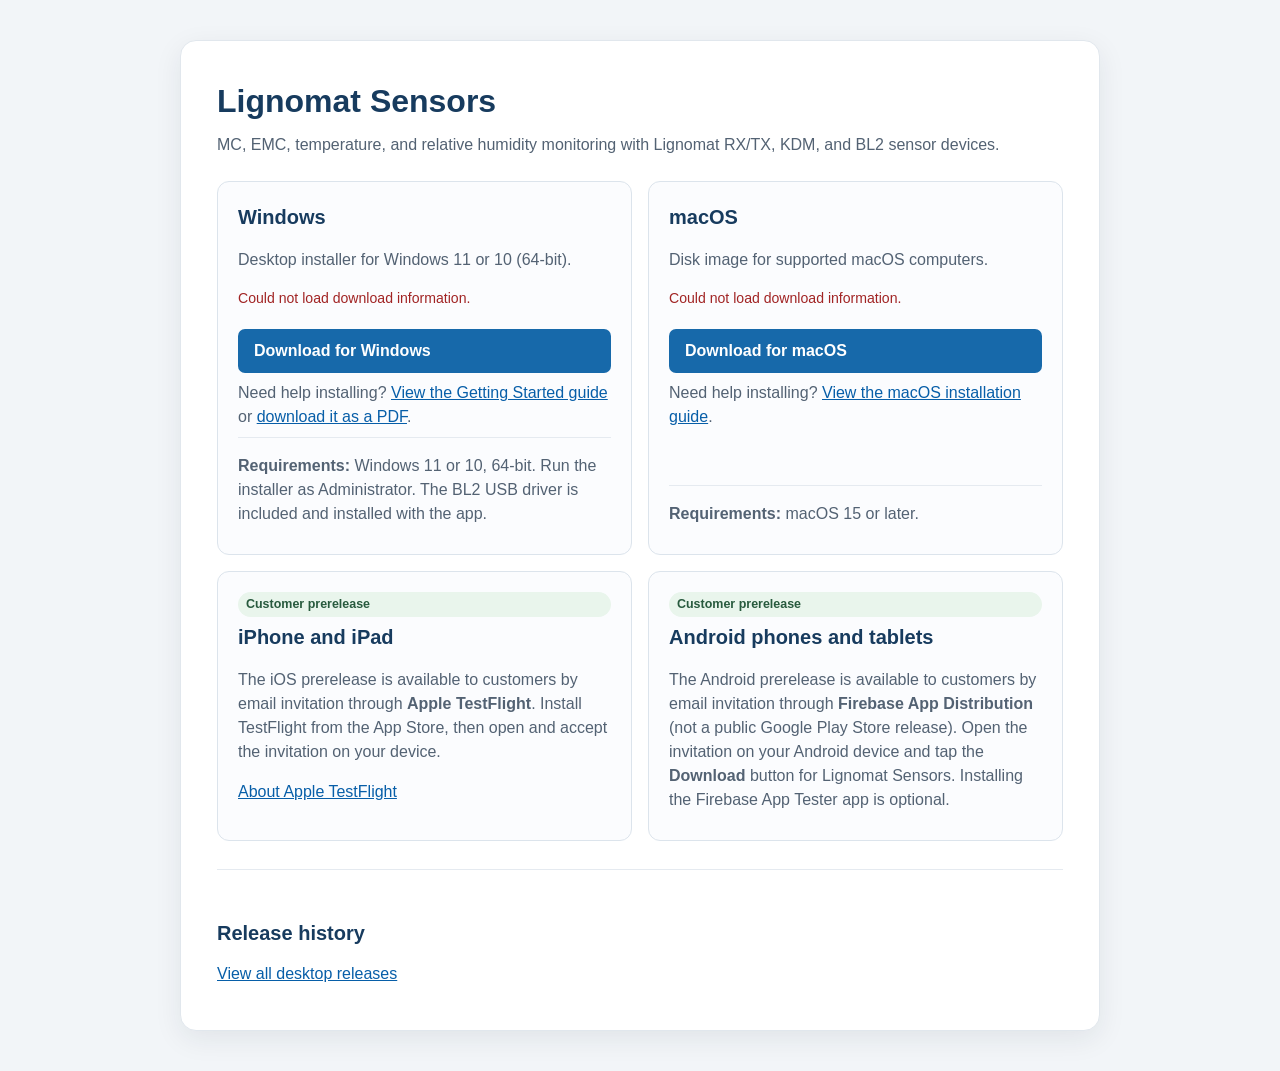
==== index.html @ 1ddabd1f "Update downloads page and add macOS guide Co-authored-by: Copilot <223556219+Copilot@users.noreply.g" ====
<!DOCTYPE html>
<html lang="en">
<head>
  <meta charset="UTF-8">
  <meta name="viewport" content="width=device-width, initial-scale=1">
  <meta name="description" content="Download Lignomat Sensors for Windows and macOS, or request an invitation to the iOS and Android prerelease programs.">
  <title>Lignomat Sensors - Downloads</title>
  <style>
    :root {
      color-scheme: light;
      font-family: -apple-system, BlinkMacSystemFont, "Segoe UI", Roboto, sans-serif;
      color: #1a2733;
      background: #f2f5f8;
      line-height: 1.5;
    }
    * { box-sizing: border-box; }
    body { margin: 0; padding: 40px 16px; }
    main {
      width: min(100%, 920px);
      margin: 0 auto;
      padding: 36px;
      background: #fff;
      border: 1px solid #e1e7ed;
      border-radius: 16px;
      box-shadow: 0 8px 28px rgb(24 39 56 / 8%);
    }
    h1 { margin: 0; color: #173b5e; font-size: 2rem; }
    h2 { margin: 30px 0 14px; color: #173b5e; font-size: 1.25rem; }
    p { margin: 8px 0; }
    .subtitle { margin: 8px 0 24px; color: #536273; }
    .grid {
      display: grid;
      grid-template-columns: repeat(2, minmax(0, 1fr));
      gap: 16px;
    }
    .platform {
      display: flex;
      flex-direction: column;
      min-width: 0;
      padding: 20px;
      background: #fbfcfe;
      border: 1px solid #dce4ec;
      border-radius: 12px;
    }
    .platform h2 { margin: 0 0 8px; }
    .platform p { color: #536273; }
    .platform .requirements {
      margin-top: auto;
      padding-top: 16px;
      border-top: 1px solid #e5eaf0;
    }
    .btn {
      display: inline-block;
      margin-top: 12px;
      padding: 10px 16px;
      color: #fff;
      background: #1769aa;
      border-radius: 7px;
      font-weight: 650;
      text-decoration: none;
    }
    .btn:hover, .btn:focus-visible { background: #125488; }
    .btn:focus-visible, a:focus-visible { outline: 3px solid #e09a25; outline-offset: 3px; }
    .version-info, .status { color: #647487; font-size: 0.88rem; }
    .status { min-height: 1.5em; }
    .error { color: #a12424 !important; }
    .invite-label {
      display: inline-block;
      margin-bottom: 5px;
      padding: 3px 8px;
      color: #285a3e;
      background: #e9f5ec;
      border-radius: 999px;
      font-size: 0.78rem;
      font-weight: 650;
    }
    .links {
      margin-top: 28px;
      padding-top: 18px;
      border-top: 1px solid #e5eaf0;
    }
    .links p { color: #536273; }
    a { color: #075ea8; }
    .btn { color: #fff; }
    @media (max-width: 620px) {
      body { padding: 16px 10px; }
      main { padding: 24px 18px; }
      h1 { font-size: 1.7rem; }
      .grid { grid-template-columns: 1fr; }
    }
  </style>
</head>
<body>
  <main>
    <h1>Lignomat Sensors</h1>
    <p class="subtitle">MC, EMC, temperature, and relative humidity monitoring
      with Lignomat RX/TX, KDM, and BL2 sensor devices.</p>

    <section class="grid" aria-label="Download options">
      <article class="platform">
        <h2>Windows</h2>
        <p>Desktop installer for Windows 11 or 10 (64-bit).</p>
        <p class="status" id="windows-status" aria-live="polite">Checking for the latest Windows release…</p>
        <a class="btn" id="windows-download" hidden>Download for Windows</a>
        <p>Need help installing? <a href="lignomat-sensors-getting-started-v2.html">View the Getting Started guide</a>
          or <a href="lignomat-sensors-getting-started-v2.pdf" download>download it as a PDF</a>.</p>
        <p class="requirements"><strong>Requirements:</strong> Windows 11 or 10,
          64-bit. Run the installer as Administrator. The BL2 USB driver is
          included and installed with the app.</p>
      </article>

      <article class="platform">
        <h2>macOS</h2>
        <p>Disk image for supported macOS computers.</p>
        <p class="status" id="macos-status" aria-live="polite">Checking for the latest macOS release…</p>
        <a class="btn" id="macos-download" hidden>Download for macOS</a>
        <p>Need help installing? <a href="lignomat-sensors-macos-install-guide.html">View the macOS installation guide</a>.</p>
        <p class="requirements"><strong>Requirements:</strong> macOS 15 or later.</p>
      </article>

      <article class="platform">
        <span class="invite-label">Customer prerelease</span>
        <h2>iPhone and iPad</h2>
        <p>The iOS prerelease is available to customers by email invitation
          through <strong>Apple TestFlight</strong>. Install TestFlight from the
          App Store, then open and accept the invitation on your device.</p>
        <p><a href="https://testflight.apple.com/">About Apple TestFlight</a></p>
      </article>

      <article class="platform">
        <span class="invite-label">Customer prerelease</span>
        <h2>Android phones and tablets</h2>
        <p>The Android prerelease is available to customers by email invitation
          through <strong>Firebase App Distribution</strong> (not a public Google
          Play Store release). Open the invitation on your Android device and
          tap the <strong>Download</strong> button for Lignomat Sensors.
          Installing the Firebase App Tester app is optional.</p>
      </article>
    </section>

    <section class="links" aria-label="Release history">
      <h2>Release history</h2>
      <p><a href="https://github.com/mdpdx/lignomat-sensors-releases/releases">View all desktop releases</a></p>
    </section>
  </main>

  <script>
    const REPO = "mdpdx/lignomat-sensors-releases";
    const API_URL = `https://api.github.com/repos/${REPO}/releases?per_page=100`;
    const RELEASES_URL = `https://github.com/${REPO}/releases`;
    const ASSET_PATTERNS = {
      windows: /^setup-lignomat-sensors-(\d{1,2})-(\d{1,2})-(\d{1,2})-(\d{1,3})\.exe$/i,
      macos: /^lignomat-sensors-(\d{1,2})-(\d{1,2})-(\d{1,2})-(\d{1,3})\.dmg$/i
    };

    function parseVersion(assetName, pattern) {
      const match = assetName.match(pattern);
      return match ? match.slice(1).map(Number) : null;
    }

    function compareVersions(left, right) {
      for (let i = 0; i < left.length; i += 1) {
        if (left[i] !== right[i]) return left[i] - right[i];
      }
      return 0;
    }

    async function getReleases() {
      const releases = [];
      let url = API_URL;

      while (url) {
        const response = await fetch(url, {
          headers: { Accept: "application/vnd.github+json" }
        });
        if (!response.ok) {
          throw new Error(`GitHub API returned ${response.status}`);
        }
        const page = await response.json();
        releases.push(...page);
        const nextPage = response.headers.get("Link")
          ?.split(",")
          .find(link => link.includes('rel="next"'));
        url = nextPage?.match(/<([^>]+)>/)?.[1] ?? null;
      }

      return releases;
    }

    function findLatestAsset(releases, platform) {
      let latest = null;
      const pattern = ASSET_PATTERNS[platform];

      for (const release of releases) {
        if (release.draft || release.prerelease) continue;

        for (const asset of release.assets) {
          const version = parseVersion(asset.name, pattern);
          if (!version) continue;

          const candidate = { ...asset, release, version };
          if (!latest ||
              compareVersions(candidate.version, latest.version) > 0 ||
              (compareVersions(candidate.version, latest.version) === 0 &&
               candidate.release.published_at > latest.release.published_at)) {
            latest = candidate;
          }
        }
      }

      return latest;
    }

    function renderPlatform(platform, asset) {
      const button = document.getElementById(`${platform}-download`);
      const status = document.getElementById(`${platform}-status`);

      if (!asset) {
        status.textContent = "No published download is available yet.";
        return;
      }

      button.href = asset.browser_download_url;
      button.textContent = `Download ${asset.release.tag_name}`;
      button.hidden = false;

      const releaseDate = new Date(asset.release.published_at);
      const sizeMb = (asset.size / 1024 / 1024).toFixed(1);
      status.textContent = `Released ${releaseDate.toLocaleDateString()} · ${sizeMb} MB`;
    }

    async function loadDownloads() {
      try {
        const releases = await getReleases();
        renderPlatform("windows", findLatestAsset(releases, "windows"));
        renderPlatform("macos", findLatestAsset(releases, "macos"));
      } catch (error) {
        for (const platform of ["windows", "macos"]) {
          const status = document.getElementById(`${platform}-status`);
          status.classList.add("error");
          status.textContent = "Could not load download information.";
        }
        console.error("Could not load Lignomat Sensors releases:", error);
      }
    }

    loadDownloads();
  </script>
</body>
</html>
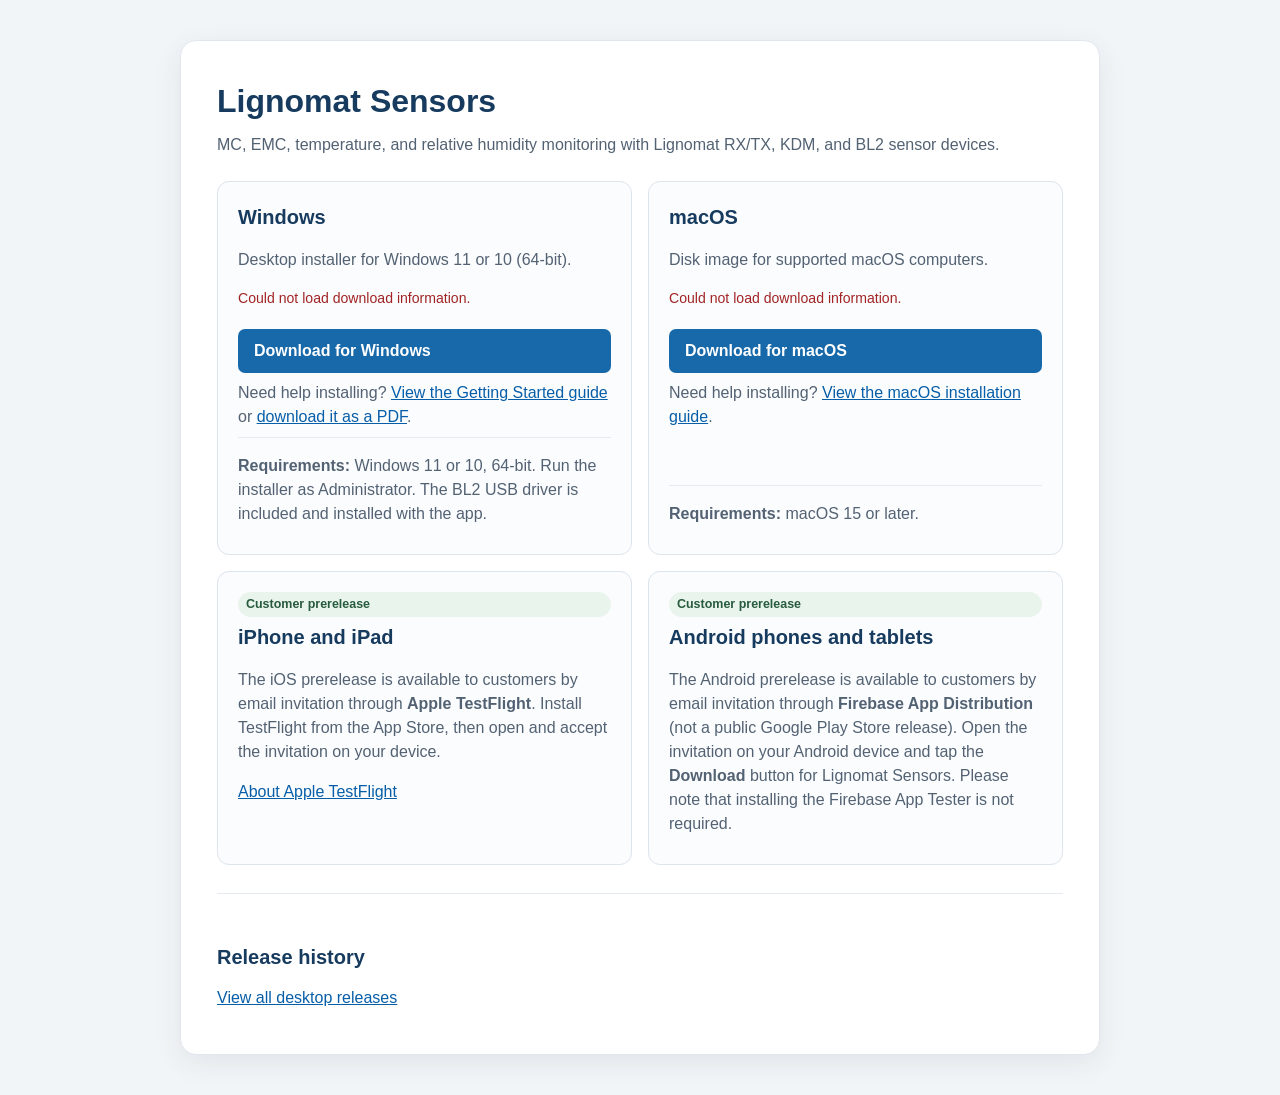
==== commit 2a472932: "Clarify Firebase App Tester is not required Co-authored-by: Copilot <223556219+Copilot@users.noreply" ====
--- a/index.html
+++ b/index.html
@@ -134,7 +134,7 @@
           through <strong>Firebase App Distribution</strong> (not a public Google
           Play Store release). Open the invitation on your Android device and
           tap the <strong>Download</strong> button for Lignomat Sensors.
-          Installing the Firebase App Tester app is optional.</p>
+          Please note that installing the Firebase App Tester is not required.</p>
       </article>
     </section>
 
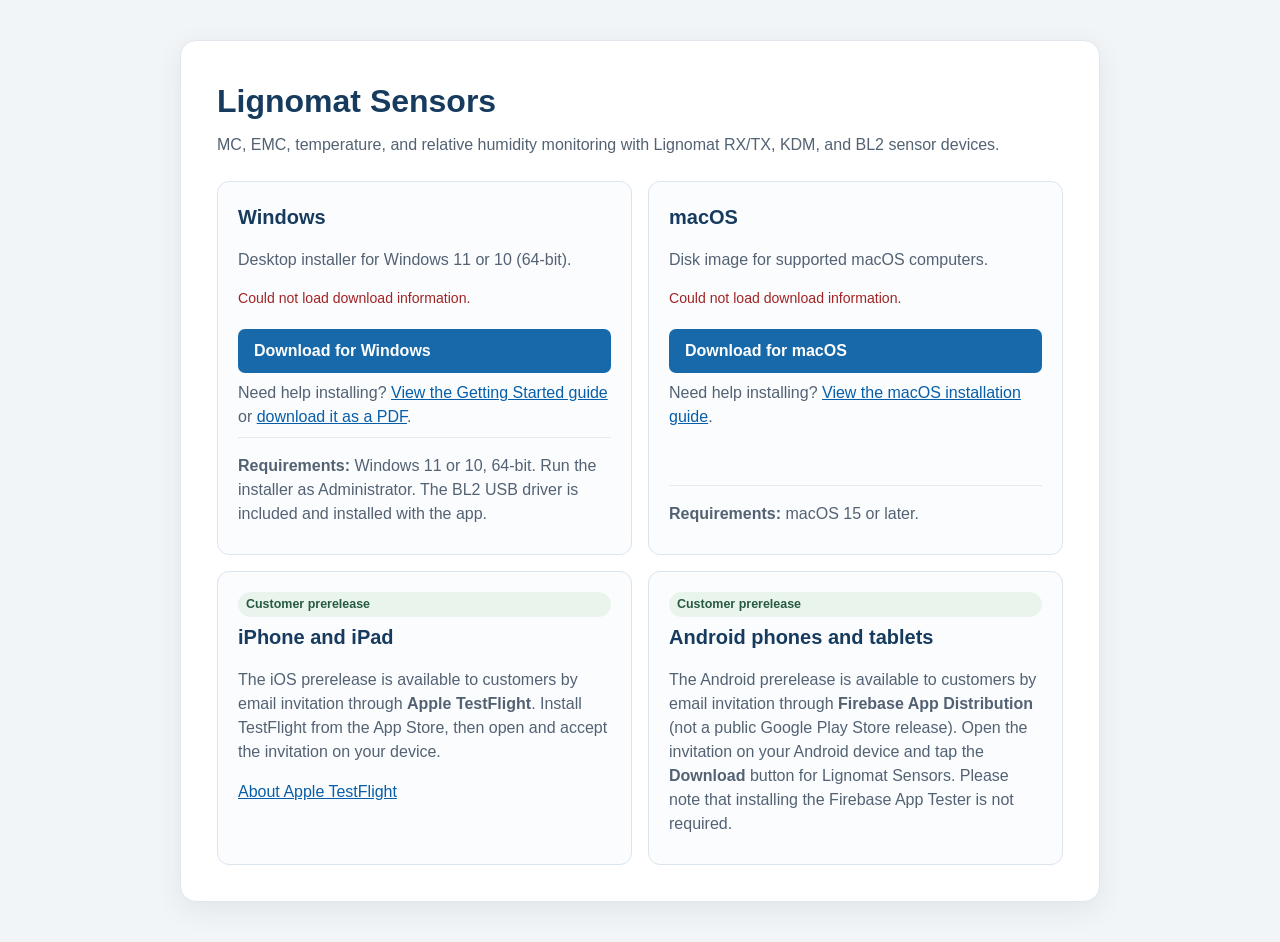
==== commit 287736ec: "Direct visitors to latest platform downloads, not release history Co-authored-by: Copilot <223556219" ====
--- a/index.html
+++ b/index.html
@@ -74,12 +74,6 @@
       font-size: 0.78rem;
       font-weight: 650;
     }
-    .links {
-      margin-top: 28px;
-      padding-top: 18px;
-      border-top: 1px solid #e5eaf0;
-    }
-    .links p { color: #536273; }
     a { color: #075ea8; }
     .btn { color: #fff; }
     @media (max-width: 620px) {
@@ -137,17 +131,11 @@
           Please note that installing the Firebase App Tester is not required.</p>
       </article>
     </section>
-
-    <section class="links" aria-label="Release history">
-      <h2>Release history</h2>
-      <p><a href="https://github.com/mdpdx/lignomat-sensors-releases/releases">View all desktop releases</a></p>
-    </section>
   </main>
 
   <script>
     const REPO = "mdpdx/lignomat-sensors-releases";
     const API_URL = `https://api.github.com/repos/${REPO}/releases?per_page=100`;
-    const RELEASES_URL = `https://github.com/${REPO}/releases`;
     const ASSET_PATTERNS = {
       windows: /^setup-lignomat-sensors-(\d{1,2})-(\d{1,2})-(\d{1,2})-(\d{1,3})\.exe$/i,
       macos: /^lignomat-sensors-(\d{1,2})-(\d{1,2})-(\d{1,2})-(\d{1,3})\.dmg$/i
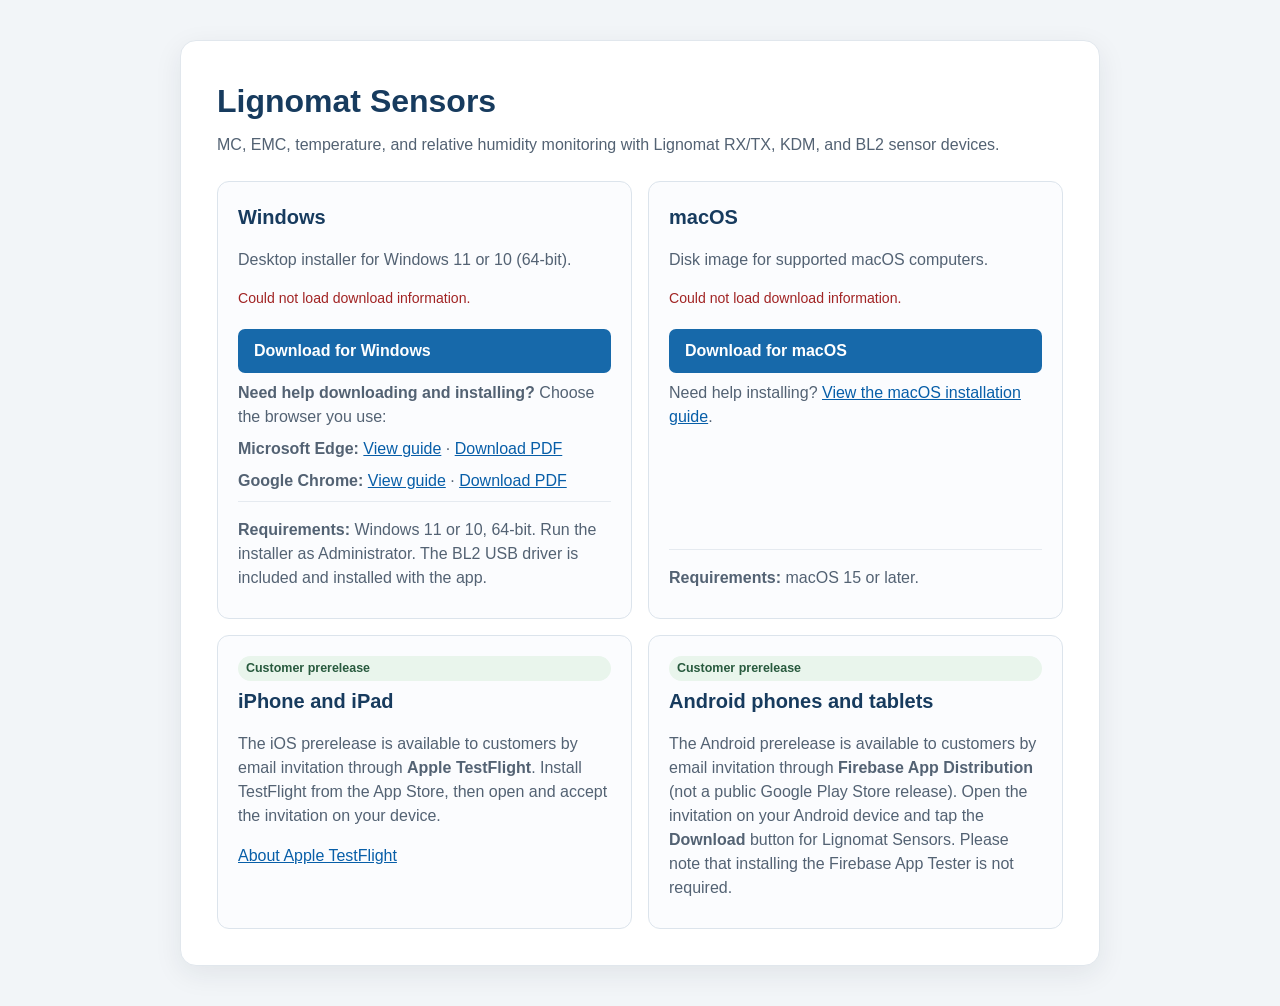
==== commit 40d39ed7: "Publish browser-specific Version 4 installation guides Add standalone Edge and Chrome HTML/PDF guide" ====
--- a/index.html
+++ b/index.html
@@ -96,8 +96,16 @@
         <p>Desktop installer for Windows 11 or 10 (64-bit).</p>
         <p class="status" id="windows-status" aria-live="polite">Checking for the latest Windows release…</p>
         <a class="btn" id="windows-download" hidden>Download for Windows</a>
-        <p>Need help installing? <a href="lignomat-sensors-getting-started-v2.html">View the Getting Started guide</a>
-          or <a href="lignomat-sensors-getting-started-v2.pdf" download>download it as a PDF</a>.</p>
+        <div aria-label="Windows download and installation help">
+          <p><strong>Need help downloading and installing?</strong>
+            Choose the browser you use:</p>
+          <p><strong>Microsoft Edge:</strong>
+            <a href="lignomat-sensors-getting-started-edge.html">View guide</a>
+            &middot; <a href="lignomat-sensors-getting-started-edge.pdf" download>Download PDF</a></p>
+          <p><strong>Google Chrome:</strong>
+            <a href="lignomat-sensors-getting-started-chrome.html">View guide</a>
+            &middot; <a href="lignomat-sensors-getting-started-chrome.pdf" download>Download PDF</a></p>
+        </div>
         <p class="requirements"><strong>Requirements:</strong> Windows 11 or 10,
           64-bit. Run the installer as Administrator. The BL2 USB driver is
           included and installed with the app.</p>
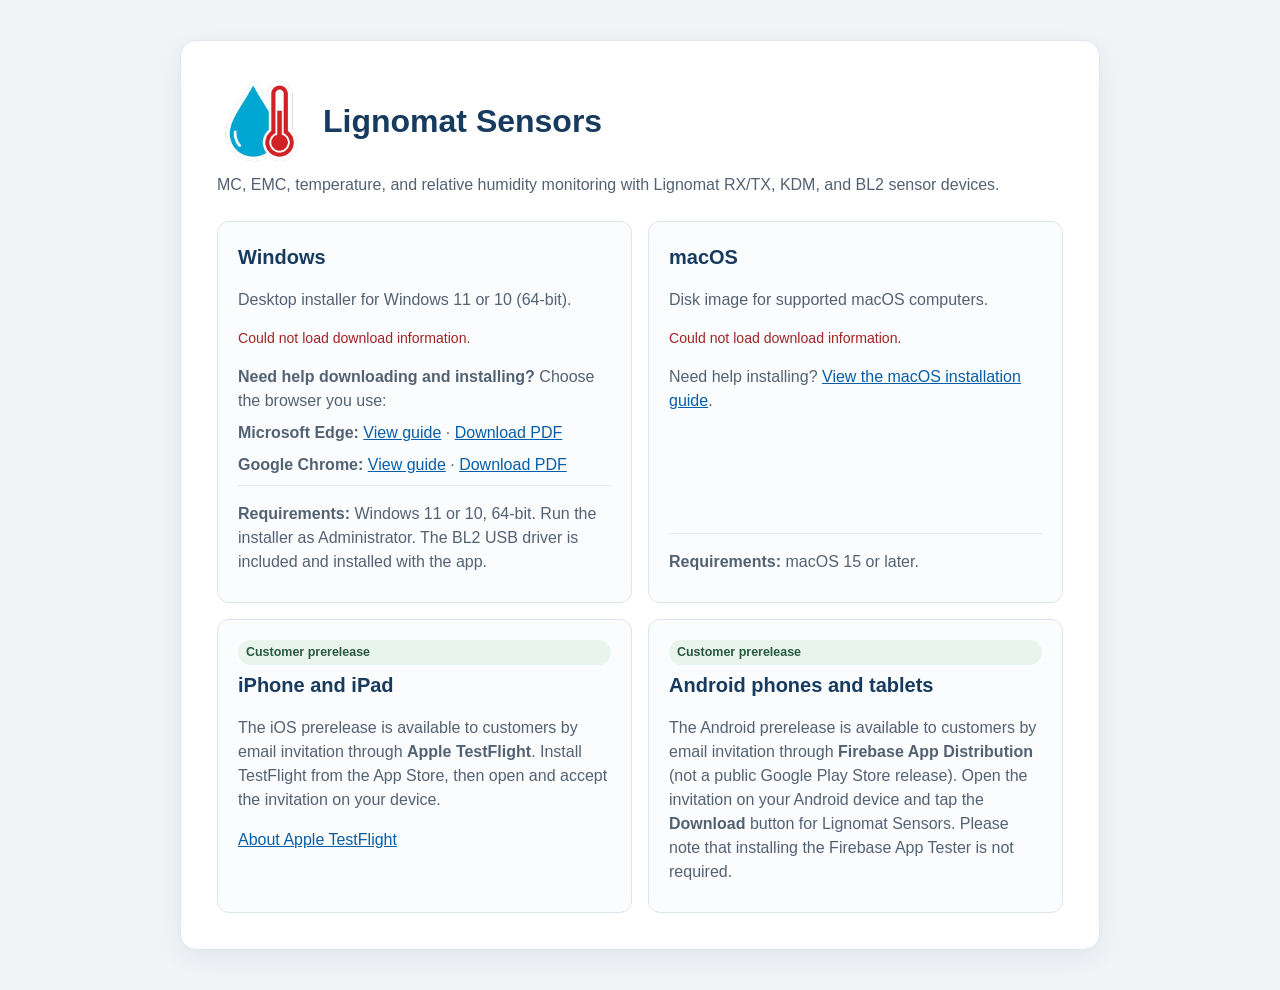
==== commit 5e9a6c6c: "Updated index.html with app icons." ====
--- a/index.html
+++ b/index.html
@@ -25,6 +25,15 @@
       box-shadow: 0 8px 28px rgb(24 39 56 / 8%);
     }
     h1 { margin: 0; color: #173b5e; font-size: 2rem; }
+    .page-title { display: flex; align-items: center; gap: 18px; }
+    .app-icon {
+      display: inline-block;
+      flex-shrink: 0;
+      width: 32px;
+      height: 32px;
+      background: url("[data-uri]") center / contain no-repeat;
+    }
+    .page-title .app-icon { width: 88px; height: 88px; }
     h2 { margin: 30px 0 14px; color: #173b5e; font-size: 1.25rem; }
     p { margin: 8px 0; }
     .subtitle { margin: 8px 0 24px; color: #536273; }
@@ -50,7 +59,9 @@
       border-top: 1px solid #e5eaf0;
     }
     .btn {
-      display: inline-block;
+      display: inline-flex;
+      align-items: center;
+      gap: 10px;
       margin-top: 12px;
       padding: 10px 16px;
       color: #fff;
@@ -60,6 +71,8 @@
       text-decoration: none;
     }
     .btn:hover, .btn:focus-visible { background: #125488; }
+    .btn[hidden] { display: none; }
+    .download-label { display: block; font-size: 0.85rem; font-weight: 500; }
     .btn:focus-visible, a:focus-visible { outline: 3px solid #e09a25; outline-offset: 3px; }
     .version-info, .status { color: #647487; font-size: 0.88rem; }
     .status { min-height: 1.5em; }
@@ -80,13 +93,18 @@
       body { padding: 16px 10px; }
       main { padding: 24px 18px; }
       h1 { font-size: 1.7rem; }
+      .page-title { gap: 12px; }
+      .page-title .app-icon { width: 64px; height: 64px; }
       .grid { grid-template-columns: 1fr; }
     }
   </style>
 </head>
 <body>
   <main>
-    <h1>Lignomat Sensors</h1>
+    <div class="page-title">
+      <span class="app-icon" aria-hidden="true"></span>
+      <h1>Lignomat Sensors</h1>
+    </div>
     <p class="subtitle">MC, EMC, temperature, and relative humidity monitoring
       with Lignomat RX/TX, KDM, and BL2 sensor devices.</p>
 
@@ -95,7 +113,12 @@
         <h2>Windows</h2>
         <p>Desktop installer for Windows 11 or 10 (64-bit).</p>
         <p class="status" id="windows-status" aria-live="polite">Checking for the latest Windows release…</p>
-        <a class="btn" id="windows-download" hidden>Download for Windows</a>
+        <a class="btn" id="windows-download" hidden>
+          <span class="app-icon" aria-hidden="true"></span>
+          <span>Lignomat Sensors
+            <span class="download-label">Download for Windows</span>
+          </span>
+        </a>
         <div aria-label="Windows download and installation help">
           <p><strong>Need help downloading and installing?</strong>
             Choose the browser you use:</p>
@@ -115,7 +138,12 @@
         <h2>macOS</h2>
         <p>Disk image for supported macOS computers.</p>
         <p class="status" id="macos-status" aria-live="polite">Checking for the latest macOS release…</p>
-        <a class="btn" id="macos-download" hidden>Download for macOS</a>
+        <a class="btn" id="macos-download" hidden>
+          <span class="app-icon" aria-hidden="true"></span>
+          <span>Lignomat Sensors
+            <span class="download-label">Download for macOS</span>
+          </span>
+        </a>
         <p>Need help installing? <a href="lignomat-sensors-macos-install-guide.html">View the macOS installation guide</a>.</p>
         <p class="requirements"><strong>Requirements:</strong> macOS 15 or later.</p>
       </article>
@@ -217,7 +245,9 @@
       }
 
       button.href = asset.browser_download_url;
-      button.textContent = `Download ${asset.release.tag_name}`;
+      const platformName = platform === "windows" ? "Windows" : "macOS";
+      button.querySelector(".download-label").textContent =
+        `Download for ${platformName} · ${asset.release.tag_name}`;
       button.hidden = false;
 
       const releaseDate = new Date(asset.release.published_at);
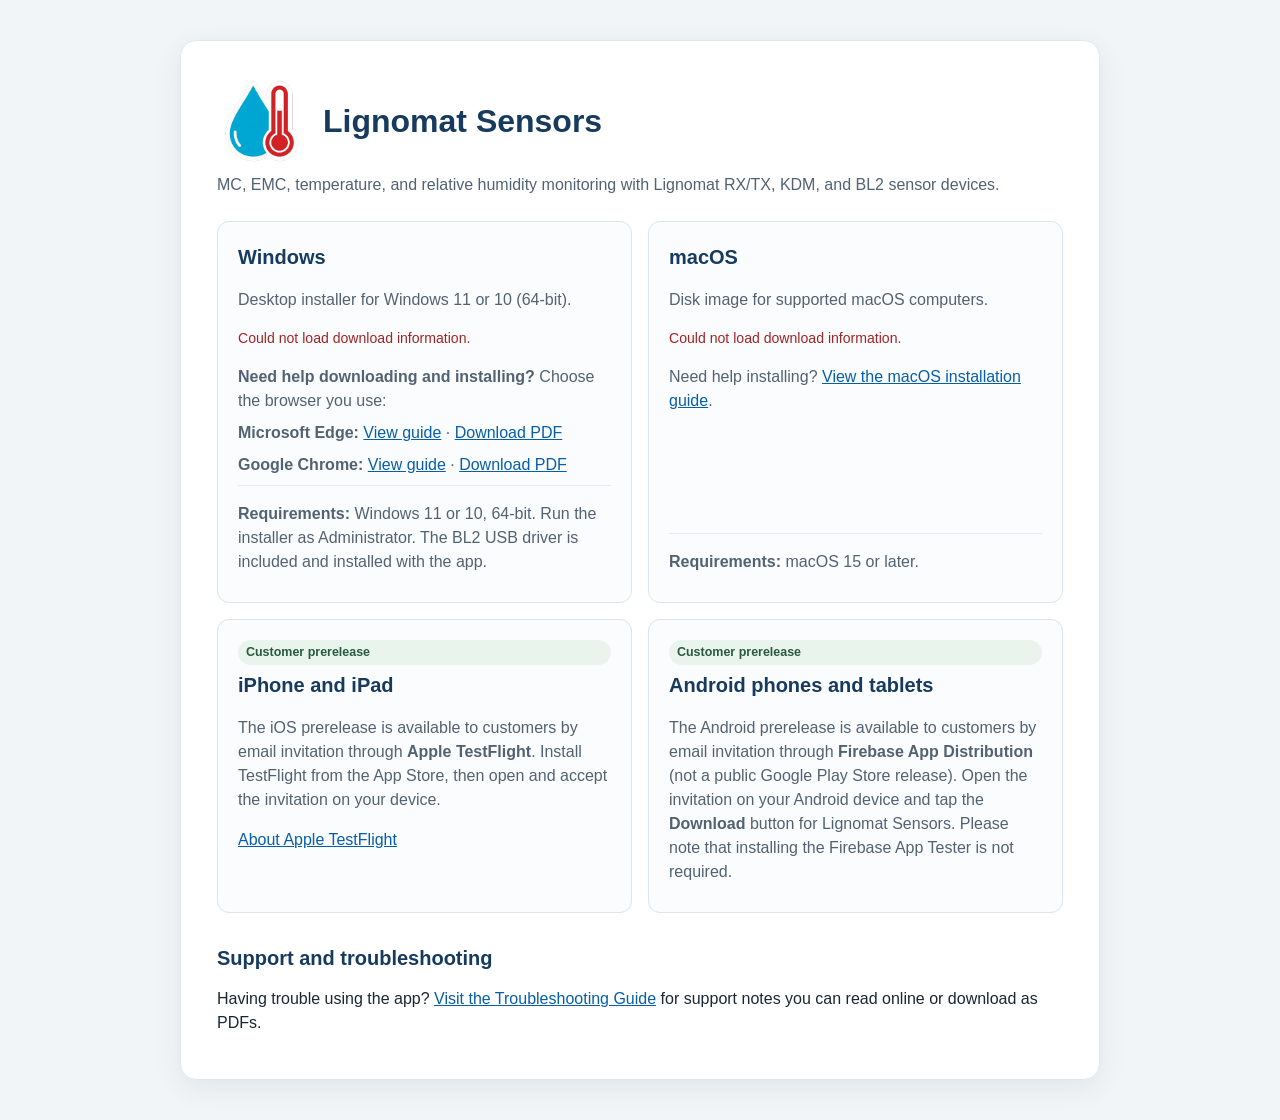
==== commit 331ae529: "Publish troubleshooting guide and certificate support note Co-authored-by: Copilot <223556219+Copilo" ====
--- a/index.html
+++ b/index.html
@@ -167,6 +167,12 @@
           Please note that installing the Firebase App Tester is not required.</p>
       </article>
     </section>
+    <section aria-labelledby="support-heading">
+      <h2 id="support-heading">Support and troubleshooting</h2>
+      <p>Having trouble using the app?
+        <a href="support/">Visit the Troubleshooting Guide</a> for support notes
+        you can read online or download as PDFs.</p>
+    </section>
   </main>
 
   <script>
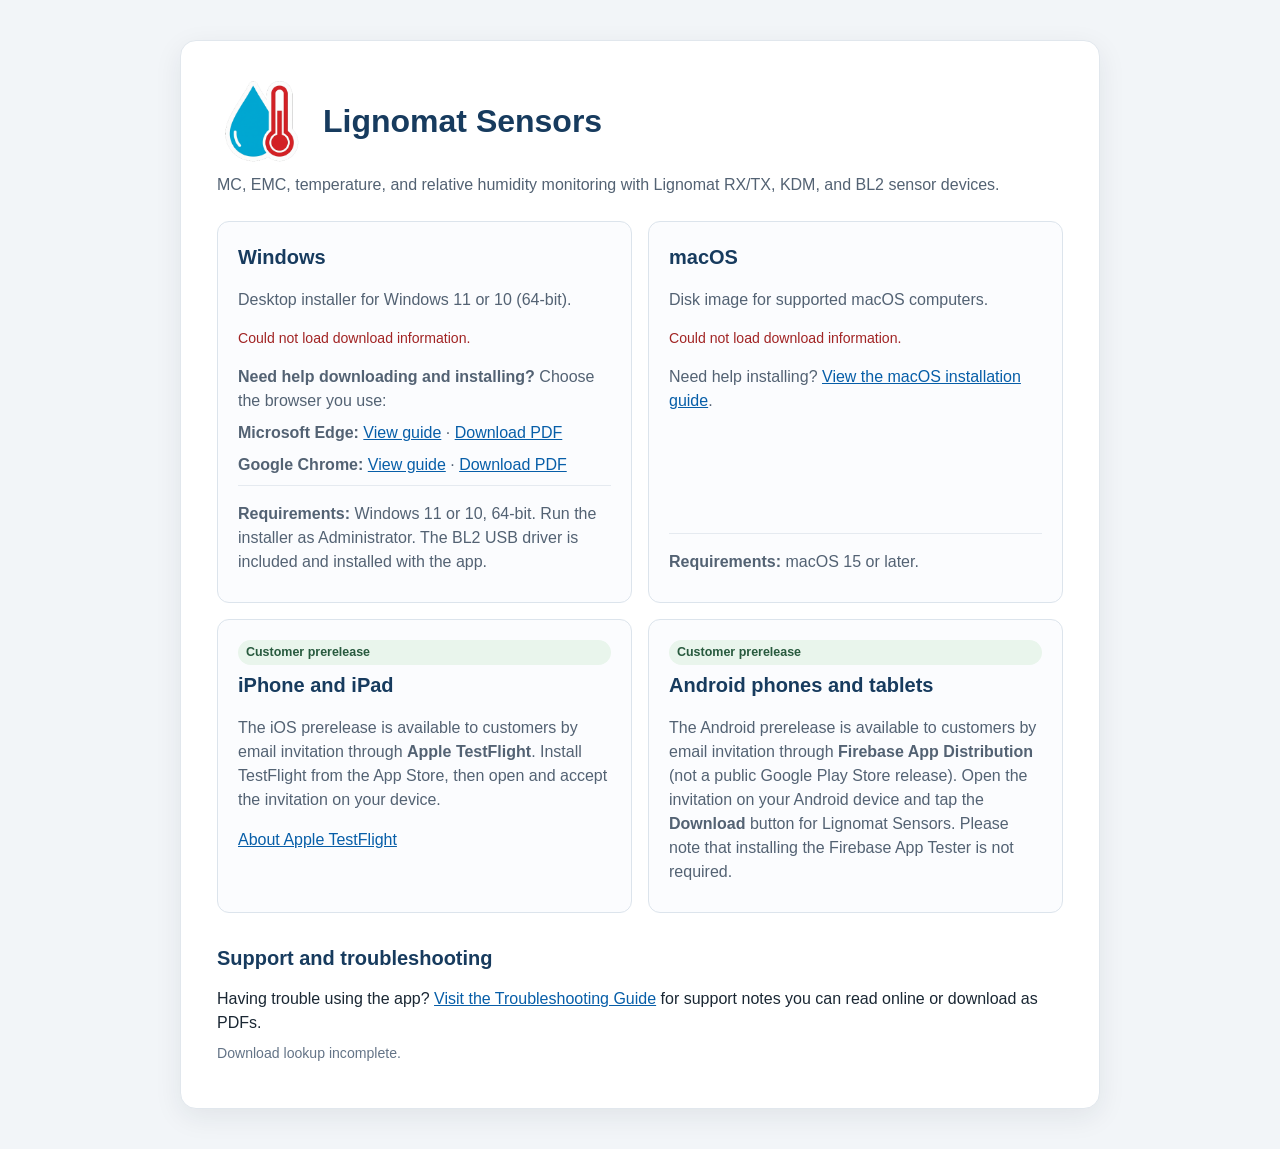
==== commit ebe7fa78: "Short-circuit platform discovery and show release read counts Co-authored-by: Copilot <223556219+Cop" ====
--- a/index.html
+++ b/index.html
@@ -173,6 +173,9 @@
         <a href="support/">Visit the Troubleshooting Guide</a> for support notes
         you can read online or download as PDFs.</p>
     </section>
+    <footer>
+      <p class="version-info" id="release-read-status" aria-live="polite"></p>
+    </footer>
   </main>
 
   <script>
@@ -198,6 +201,8 @@
     async function getReleases() {
       const releases = [];
       let url = API_URL;
+      let pagesRead = 0;
+      const readStatus = document.getElementById("release-read-status");
 
       while (url) {
         const response = await fetch(url, {
@@ -208,6 +213,11 @@
         }
         const page = await response.json();
         releases.push(...page);
+        pagesRead += 1;
+        readStatus.textContent =
+          `Read ${releases.length} releases / ${pagesRead} ${pagesRead === 1 ? "page" : "pages"}.`;
+        if (findLatestAsset(releases, "windows") &&
+            findLatestAsset(releases, "macos")) break;
         const nextPage = response.headers.get("Link")
           ?.split(",")
           .find(link => link.includes('rel="next"'));
@@ -267,6 +277,9 @@
         renderPlatform("windows", findLatestAsset(releases, "windows"));
         renderPlatform("macos", findLatestAsset(releases, "macos"));
       } catch (error) {
+        const readStatus = document.getElementById("release-read-status");
+        readStatus.textContent =
+          `${readStatus.textContent} Download lookup incomplete.`.trim();
         for (const platform of ["windows", "macos"]) {
           const status = document.getElementById(`${platform}-status`);
           status.classList.add("error");
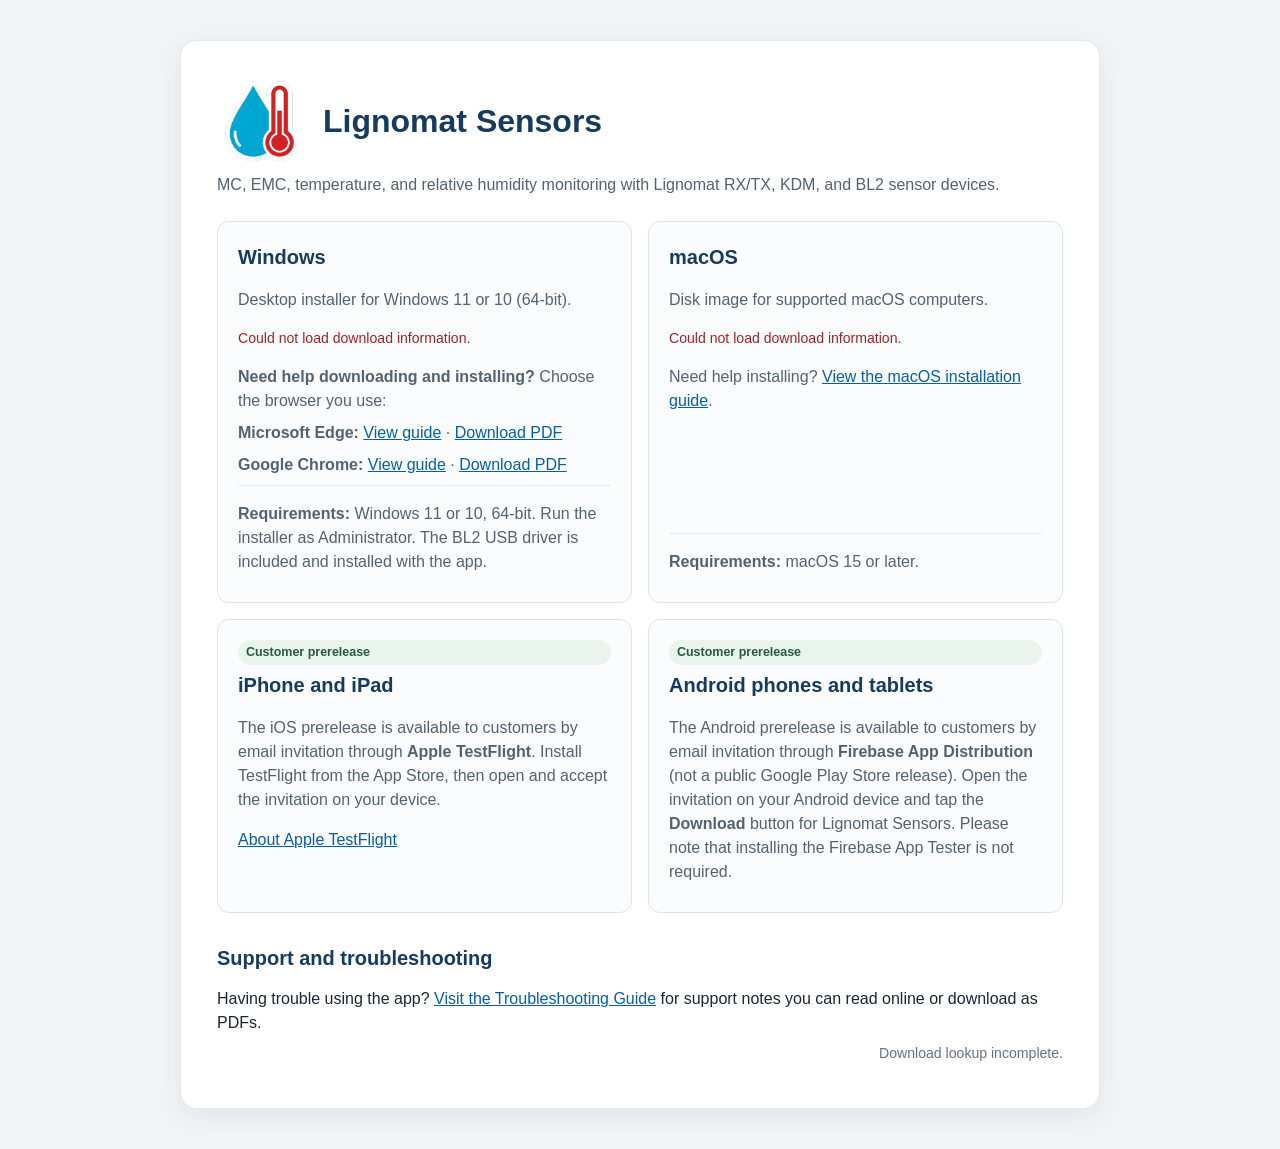
==== commit 19c41d15: "Right-align release discovery counts Co-authored-by: Copilot <223556219+Copilot@users.noreply.github" ====
--- a/index.html
+++ b/index.html
@@ -75,6 +75,7 @@
     .download-label { display: block; font-size: 0.85rem; font-weight: 500; }
     .btn:focus-visible, a:focus-visible { outline: 3px solid #e09a25; outline-offset: 3px; }
     .version-info, .status { color: #647487; font-size: 0.88rem; }
+    #release-read-status { text-align: right; }
     .status { min-height: 1.5em; }
     .error { color: #a12424 !important; }
     .invite-label {
@@ -215,7 +216,7 @@
         releases.push(...page);
         pagesRead += 1;
         readStatus.textContent =
-          `Read ${releases.length} releases / ${pagesRead} ${pagesRead === 1 ? "page" : "pages"}.`;
+          `Releases ${releases.length} / Pages ${pagesRead}`;
         if (findLatestAsset(releases, "windows") &&
             findLatestAsset(releases, "macos")) break;
         const nextPage = response.headers.get("Link")
